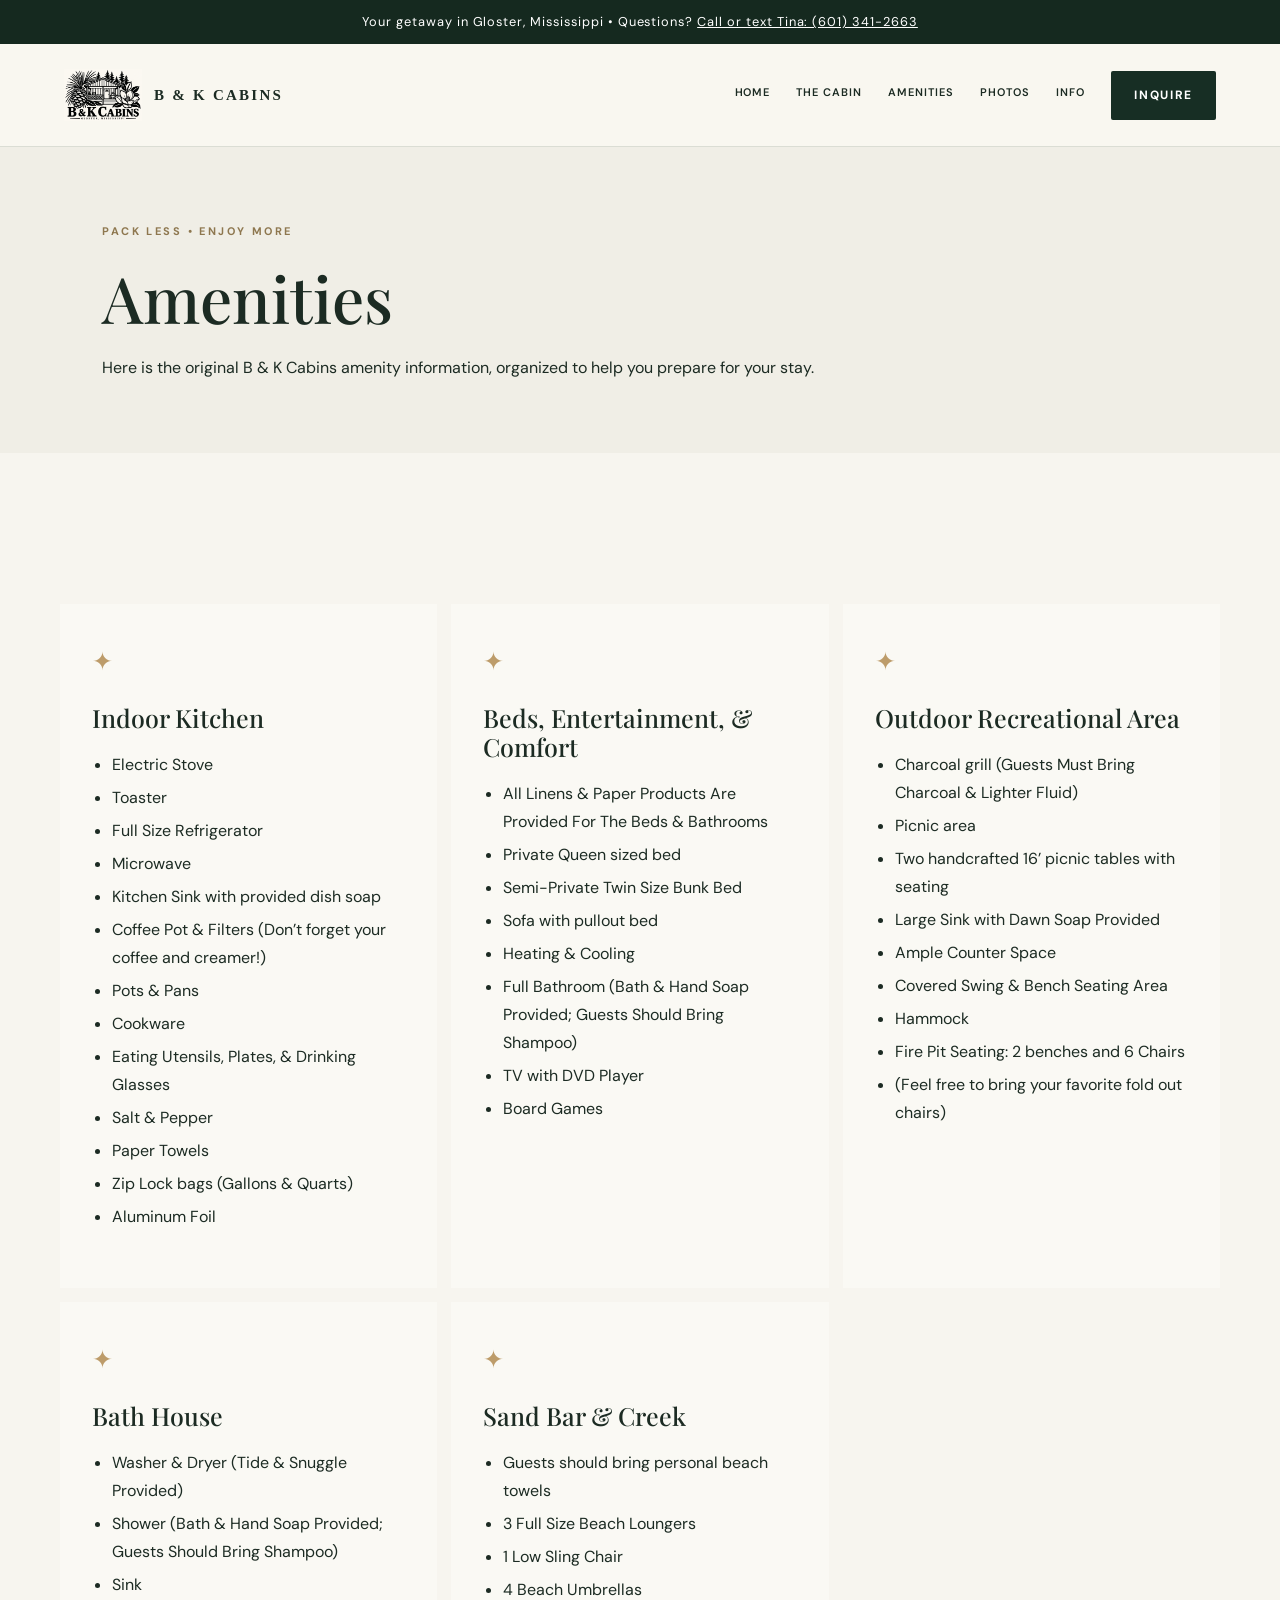
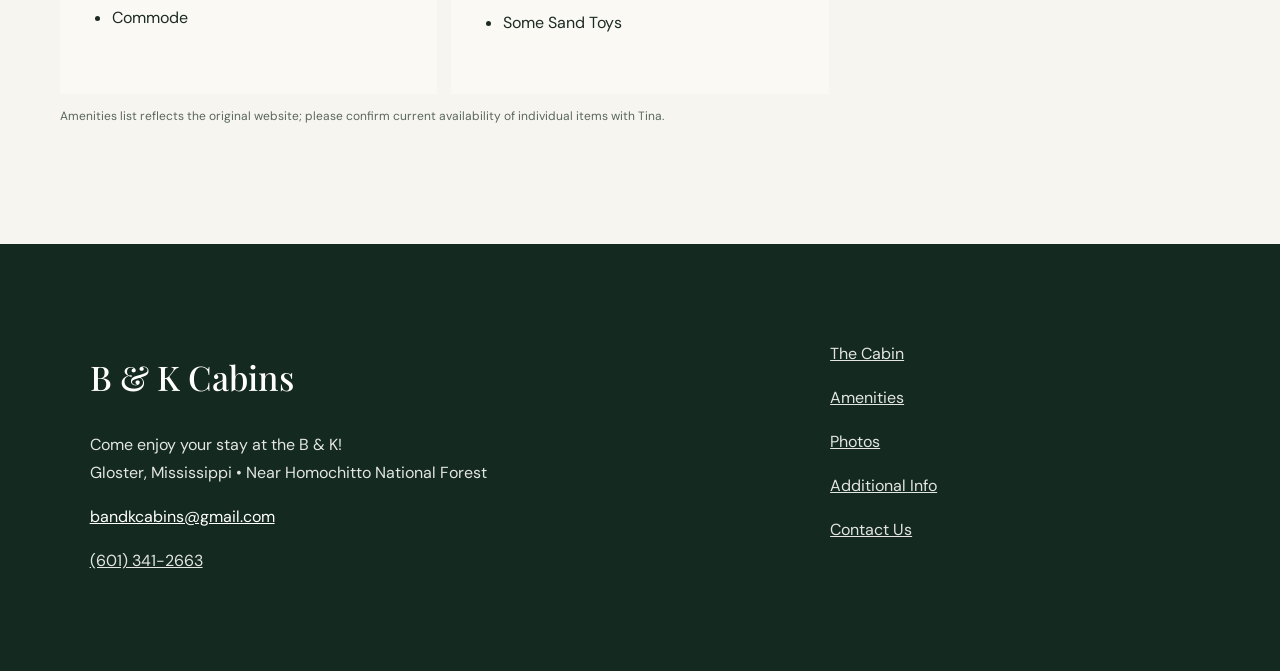
==== amenities/index.html @ 80681631 "Launch premium B&K Cabins website" ====
<!doctype html><html lang="en"><head><meta charset="utf-8"><meta name="viewport" content="width=device-width,initial-scale=1"><title>Cabin Amenities | Kitchen, Bathhouse, Creek &amp; More | B &amp; K Cabins</title><meta name="description" content="See the full B &amp; K cabin amenity checklist: equipped kitchen, linens, shaded porch, bathhouse, laundry, fire pit, creek and sandbar in Gloster, Mississippi."><link rel="canonical" href="https://bandkcabins.com/amenities/"><meta property="og:type" content="website"><meta property="og:title" content="Cabin Amenities | Kitchen, Bathhouse, Creek &amp; More | B &amp; K Cabins"><meta property="og:description" content="See the full B &amp; K cabin amenity checklist: equipped kitchen, linens, shaded porch, bathhouse, laundry, fire pit, creek and sandbar in Gloster, Mississippi."><meta property="og:url" content="https://bandkcabins.com/amenities/"><meta property="og:image" content="https://bandkcabins.com/assets/bk-logo.png"><link rel="stylesheet" href="/assets/site.css"><link rel="icon" href="/assets/bk-logo.png"><script type="application/ld+json">{"@context": "https://schema.org", "@type": "LodgingBusiness", "name": "B & K Cabins", "url": "https://bandkcabins.com/", "description": "Private cabin rental near Homochitto National Forest in Gloster, Mississippi.", "address": {"@type": "PostalAddress", "addressLocality": "Gloster", "addressRegion": "MS", "addressCountry": "US"}, "telephone": "+1-601-341-2663", "email": "bandkcabins@gmail.com"}</script></head><body><div class="top">Your getaway in Gloster, Mississippi • Questions? <a href="tel:+16013412663">Call or text Tina: (601) 341-2663</a></div><nav class="nav"><a class="logo" href="/"><img src="/assets/bk-logo.png" alt="B and K Cabins woodland emblem"><span>B & K CABINS</span></a><div class="links"><a href="/">Home</a><a href="/the-cabin/">The Cabin</a><a href="/amenities/">Amenities</a><a href="/photos/">Photos</a><a href="/faq/">Info</a><a class="btn" href="/contact/">Inquire</a></div></nav><main><header class="main-head"><div class="kicker">Pack less • Enjoy more</div><h1>Amenities</h1><p>Here is the original B & K Cabins amenity information, organized to help you prepare for your stay.</p></header><section class="wrap"><div class="cards"><div class="card"><h3>Indoor Kitchen</h3><ul><li>Electric Stove</li><li>Toaster</li><li>Full Size Refrigerator</li><li>Microwave</li><li>Kitchen Sink with provided dish soap</li><li>Coffee Pot &amp; Filters (Don’t forget your coffee and creamer!)</li><li>Pots &amp; Pans</li><li>Cookware</li><li>Eating Utensils, Plates, &amp; Drinking Glasses</li><li>Salt &amp; Pepper</li><li>Paper Towels</li><li>Zip Lock bags (Gallons &amp; Quarts)</li><li>Aluminum Foil</li></ul></div><div class="card"><h3>Beds, Entertainment, &amp; Comfort</h3><ul><li>All Linens &amp; Paper Products Are Provided For The Beds &amp; Bathrooms</li><li>Private Queen sized bed</li><li>Semi-Private Twin Size Bunk Bed</li><li>Sofa with pullout bed</li><li>Heating &amp; Cooling</li><li>Full Bathroom (Bath &amp; Hand Soap Provided; Guests Should Bring Shampoo)</li><li>TV with DVD Player</li><li>Board Games</li></ul></div><div class="card"><h3>Outdoor Recreational Area</h3><ul><li>Charcoal grill (Guests Must Bring Charcoal &amp; Lighter Fluid)</li><li>Picnic area</li><li>Two handcrafted 16’ picnic tables with seating</li><li>Large Sink with Dawn Soap Provided</li><li>Ample Counter Space</li><li>Covered Swing &amp; Bench Seating Area</li><li>Hammock</li><li>Fire Pit Seating: 2 benches and 6 Chairs</li><li>(Feel free to bring your favorite fold out chairs)</li></ul></div><div class="card"><h3>Bath House</h3><ul><li>Washer &amp; Dryer (Tide &amp; Snuggle Provided)</li><li>Shower (Bath &amp; Hand Soap Provided; Guests Should Bring Shampoo)</li><li>Sink</li><li>Commode</li></ul></div><div class="card"><h3>Sand Bar &amp; Creek</h3><ul><li>Guests should bring personal beach towels</li><li>3 Full Size Beach Loungers</li><li>1 Low Sling Chair</li><li>4 Beach Umbrellas</li><li>Some Sand Toys</li></ul></div></div><p class="note">Amenities list reflects the original website; please confirm current availability of individual items with Tina.</p></section></main><footer class="footer"><div><h3>B & K Cabins</h3><p>Come enjoy your stay at the B & K!<br>Gloster, Mississippi • Near Homochitto National Forest</p><a href="mailto:bandkcabins@gmail.com">bandkcabins@gmail.com</a><p><a href="tel:+16013412663">(601) 341-2663</a></p></div><div><p><a href="/the-cabin/">The Cabin</a></p><p><a href="/amenities/">Amenities</a></p><p><a href="/photos/">Photos</a></p><p><a href="/faq/">Additional Info</a></p><p><a href="/contact/">Contact Us</a></p></div></footer><script src="/assets/photos.js"></script><script defer src="/assets/site.js"></script></body></html>
---- assets/site.css ----
@import url('https://fonts.googleapis.com/css2?family=DM+Sans:wght@400;500;600;700&family=Playfair+Display:wght@400;500;600;700&display=swap');:root{--forest:#1e372b;--sage:#7c8b76;--cream:#f8f5ec;--sand:#eae1d1;--gold:#b08b52;--ink:#252c27}*{box-sizing:border-box}html{scroll-behavior:smooth}body{margin:0;background:var(--cream);color:var(--ink);font:16px/1.75 'DM Sans',sans-serif}h1,h2,h3{font-family:'Playfair Display',Georgia,serif;line-height:1.16;font-weight:500}h1{font-size:clamp(3rem,6.4vw,6.8rem);margin:.3em 0}h2{font-size:clamp(2rem,4vw,3.9rem)}h3{font-size:1.6rem}a{color:inherit}img{max-width:100%}.top{padding:9px 6%;background:var(--forest);color:#fff;text-align:center;font-size:.8rem;letter-spacing:.04em}.top a{color:inherit}.nav{display:flex;justify-content:space-between;align-items:center;gap:22px;padding:12px 5%;background:#fff;position:sticky;top:0;z-index:10;box-shadow:0 3px 16px #142b1712}.logo{display:flex;align-items:center;gap:12px;text-decoration:none;font-family:Georgia,serif;letter-spacing:.07em;font-weight:bold;font-size:18px}.logo img{width:72px;height:62px;object-fit:contain}.links{display:flex;align-items:center;gap:20px;font-size:13px;font-weight:600}.links a{text-decoration:none}.links a:hover{text-decoration:underline}.btn{display:inline-block;background:var(--forest);color:white;text-decoration:none;padding:14px 23px;border-radius:2px;font-weight:700;text-transform:uppercase;font-size:12px;letter-spacing:.14em}.btn.alt{background:#fff;color:var(--forest)}.hero{min-height:78vh;display:flex;align-items:center;background:linear-gradient(90deg,#102416db,#10241640),url('https://static.wixstatic.com/media/a97bd1_fc669ba26fee4099aa055186581d35e2~mv2.jpeg') center/cover;color:white;padding:8% 9%}.hero>div{max-width:840px}.eyebrow{text-transform:uppercase;letter-spacing:.21em;font-size:11px;font-weight:700;color:var(--gold)}.hero .eyebrow{color:#ead4a6}.hero p{max-width:590px;font-size:1.15rem}.wrap{max-width:1190px;margin:auto;padding:78px 25px}.split{display:grid;grid-template-columns:1fr 1fr;gap:60px;align-items:center}.split img{width:100%;min-height:380px;object-fit:cover}.highlight{background:var(--sand)}.muted{color:#647366}.kicker{font-size:11px;text-transform:uppercase;letter-spacing:.2em;font-weight:bold;color:#8a764e}.cards{display:grid;grid-template-columns:repeat(3,1fr);gap:20px}.card{background:white;padding:30px;min-height:210px;border-top:3px solid var(--gold)}.card h3{margin:0 0 12px}.grid{display:grid;grid-template-columns:repeat(3,1fr);gap:12px}.grid figure{margin:0;position:relative;background:#ddd;aspect-ratio:4/3;overflow:hidden}.grid img{width:100%;height:100%;object-fit:cover;transition:transform .3s}.grid img:hover{transform:scale(1.045)}.grid figcaption{background:#20392ccc;color:#fff;position:absolute;bottom:0;left:0;right:0;padding:8px 12px;font-size:11px;text-transform:capitalize}.dark{background:var(--forest);color:#fff}.dark .kicker{color:#e4bd7c}.footer{background:#14291f;color:#fff;padding:55px 7%;display:grid;grid-template-columns:2fr 1fr;gap:20px}.footer a{color:inherit}ul{padding-left:20px}li{padding-bottom:5px}.original{border-left:3px solid var(--gold);padding-left:21px}.note{font-size:12px;color:#59675c}.main-head{padding:75px 8% 55px;background:var(--sand)}.main-head h1{font-size:clamp(2.8rem,5vw,5rem)}.photos-note{margin:16px 0 30px}summary{cursor:pointer;font-weight:700;padding:15px 0;border-bottom:1px solid #c9c9b8}@media(max-width:850px){.links{gap:8px;flex-wrap:wrap;justify-content:flex-end}.links a{font-size:11px}.logo img{width:56px;height:50px}.split{grid-template-columns:1fr}.cards,.grid{grid-template-columns:repeat(2,1fr)}.hero{min-height:65vh}.footer{grid-template-columns:1fr}}@media(max-width:540px){.nav{align-items:flex-start;flex-direction:column}.links{width:100%;justify-content:space-between}.links a{font-size:10px}.links .btn{padding:9px}.hero{padding:13% 7%}.cards,.grid{grid-template-columns:1fr}.wrap{padding:50px 20px}.split{gap:22px}}
/* 2026 premium hospitality design system */
:root{--forest:#172e24;--gold:#bd9c6a;--cream:#f7f5ef;--sand:#f0eee6;--ink:#1c2b23}body{background:var(--cream)}.top{background:#15291f;letter-spacing:.075em;padding:11px 5%}.nav{background:rgba(249,247,240,.97);border-bottom:1px solid #283f3024;box-shadow:none;padding:15px max(5%,calc((100% - 1320px)/2));backdrop-filter:blur(14px)}.logo{font-size:15px;letter-spacing:.15em}.logo img{width:78px;height:72px}.links{gap:26px;font-size:11px;letter-spacing:.09em;text-transform:uppercase}.links a:not(.btn){padding-bottom:4px;border-bottom:1px solid transparent}.links a:not(.btn):hover{border-bottom-color:var(--gold);text-decoration:none}.btn{transition:background .25s,transform .25s;white-space:nowrap}.btn:hover{background:#305240;transform:translateY(-2px)}.hero{min-height:740px;min-height:min(90svh,880px);position:relative;padding:12% max(6%,calc((100% - 1320px)/2));background:linear-gradient(90deg,rgba(8,25,16,.88),rgba(13,30,17,.58) 50%,rgba(13,30,17,.14)),url('https://static.wixstatic.com/media/a97bd1_fc669ba26fee4099aa055186581d35e2~mv2.jpeg') center/cover}.hero:after{content:"";position:absolute;inset:auto 0 0;height:115px;background:linear-gradient(0deg,#13251b79,transparent);pointer-events:none}.hero-inner{max-width:850px;position:relative;z-index:1}.hero-line{font-size:12px;text-transform:uppercase;letter-spacing:.26em;color:#e4d9bc;border-left:2px solid var(--gold);padding-left:17px}.hero h1{max-width:900px;font-size:clamp(3.8rem,7vw,7.8rem);font-weight:400;letter-spacing:-.035em;line-height:1.06;margin:33px 0 27px}.hero p{font-family:'Playfair Display',Georgia,serif;font-size:clamp(1.2rem,2.15vw,1.8rem);font-weight:400;line-height:1.5}.hero .eyebrow{display:none}.hero-actions{display:flex;align-items:center;gap:28px;flex-wrap:wrap;margin:34px 0}.hero-actions .btn{padding:18px 28px}.text-cta{color:white;font-size:12px;letter-spacing:.075em;font-weight:700;text-transform:uppercase;text-decoration:none;border-bottom:1px solid #ded5bb;padding-bottom:8px}.text-cta:hover{color:#e9ce9d}.hero .hero-foot{font:500 11px/1.6 'DM Sans',sans-serif;letter-spacing:.08em;margin-top:65px;color:#e5e3db}.hero-foot span{margin:0 11px;color:var(--gold)}.trust-band{background:#e9e7df;border-bottom:1px solid #e0d8c8}.trust-inner{max-width:1320px;margin:auto;display:grid;grid-template-columns:repeat(4,1fr);padding:22px 18px}.trust-inner>div{padding:16px 25px;border-right:1px solid #cec9b9}.trust-inner>div:last-child{border-right:0}.trust-inner small{display:block;font-size:10px;letter-spacing:.16em;color:#786c58;margin-bottom:3px}.trust-inner strong{font-family:'Playfair Display',Georgia,serif;font-weight:500;font-size:19px;color:var(--forest)}.wrap{max-width:1210px;padding-top:105px;padding-bottom:105px}.split{gap:95px}.split h2{font-size:clamp(3rem,5vw,5.5rem);letter-spacing:-.03em}.split>img{height:630px;object-position:center}.original{border-color:var(--gold)}.original p{max-width:70ch}.kicker{letter-spacing:.22em;color:#8e774f}.highlight{background:#e9e5da}.highlight h2{max-width:900px;letter-spacing:-.03em}.cards{gap:14px;margin-top:46px}.card{border-top:0;padding:36px 32px;min-height:260px;background:#faf9f4}.card:before{content:'✦';font-size:25px;color:var(--gold)}.card h3{font-size:25px;margin:19px 0}.section-intro{display:flex;justify-content:space-between;align-items:end;gap:60px;margin-bottom:40px}.section-intro>div{flex:1}.section-intro>p{flex:0 1 340px;color:#5f665f}.section-intro h2{margin:16px 0 0;letter-spacing:-.03em}.why .original{columns:2;column-gap:45px}.why .original p{break-inside:avoid}.experience{display:grid;grid-template-columns:1fr 1fr;min-height:640px;background:#162d22}.experience-photo{background:url('https://static.wixstatic.com/media/a97bd1_2c4ac9acb76048c09a441248e656f37a~mv2.jpeg') center/cover}.experience-content{padding:clamp(55px,8vw,125px);align-self:center;color:#f6f4ed}.experience-content h2{font-size:clamp(2.8rem,4.2vw,5.3rem);letter-spacing:-.035em}.experience-content p{color:#e1e7dd;max-width:520px}.underlined{display:inline-block;border-bottom:1px solid var(--gold);margin-top:20px;padding-bottom:9px;text-decoration:none;text-transform:uppercase;letter-spacing:.09em;font-size:12px}.grid{grid-template-columns:repeat(3,1fr);gap:17px}.grid figure{aspect-ratio:1.18}.grid figure:first-child{grid-column:span 2;aspect-ratio:2.4}.grid img{filter:saturate(.92)}.grid figcaption{background:linear-gradient(0deg,#162c22b8,transparent);padding:33px 15px 10px}.journey-grid{display:grid;grid-template-columns:repeat(3,1fr);border-top:1px solid #cfc8b8;border-bottom:1px solid #cfc8b8}.journey-grid>a{text-decoration:none;padding:37px;border-right:1px solid #cfc8b8}.journey-grid>a:last-child{border:0}.journey-grid>a:hover{background:#ece9de}.journey-grid span{font-family:Georgia,serif;font-size:35px;color:#b69d74}.journey-grid h3{margin:22px 0 8px}.journey-grid p{min-height:84px;color:#5e665e}.journey-grid b{font-size:12px;text-transform:uppercase;letter-spacing:.1em}.final-cta{text-align:center;max-width:920px}.final-cta h2{font-size:clamp(3rem,6vw,6rem);letter-spacing:-.03em}.final-cta .center{justify-content:center}.booking-disclaimer{font-size:12px;opacity:.74;margin-top:35px}.footer{padding-top:80px;padding-bottom:80px}.footer h3{font-size:34px}.footer p{opacity:.88}@media(max-width:900px){.trust-inner{grid-template-columns:repeat(2,1fr)}.trust-inner>div:nth-child(2){border-right:0}.experience{grid-template-columns:1fr}.experience-photo{min-height:480px}.section-intro{display:block}.why .original{columns:1}.hero{min-height:680px}.split{gap:35px}.split>img{height:440px}.journey-grid{grid-template-columns:1fr}.journey-grid>a{border-right:0;border-bottom:1px solid #cfc8b8}.journey-grid>a:last-child{border-bottom:0}.journey-grid p{min-height:0}}@media(max-width:540px){.nav{position:relative}.hero{min-height:630px;padding:85px 7%}.hero h1{font-size:3.75rem}.hero .hero-foot{margin-top:35px}.trust-inner>div{padding:13px}.trust-inner strong{font-size:16px}.wrap{padding-top:68px;padding-bottom:68px}.experience-photo{min-height:300px}.experience-content{padding:55px 26px}.grid{grid-template-columns:repeat(2,1fr)}.grid figure:first-child{grid-column:span 2}.hero-actions{gap:21px}.split>img{height:320px}}@media(prefers-reduced-motion:reduce){*,*::before,*::after{scroll-behavior:auto!important;transition:none!important}}
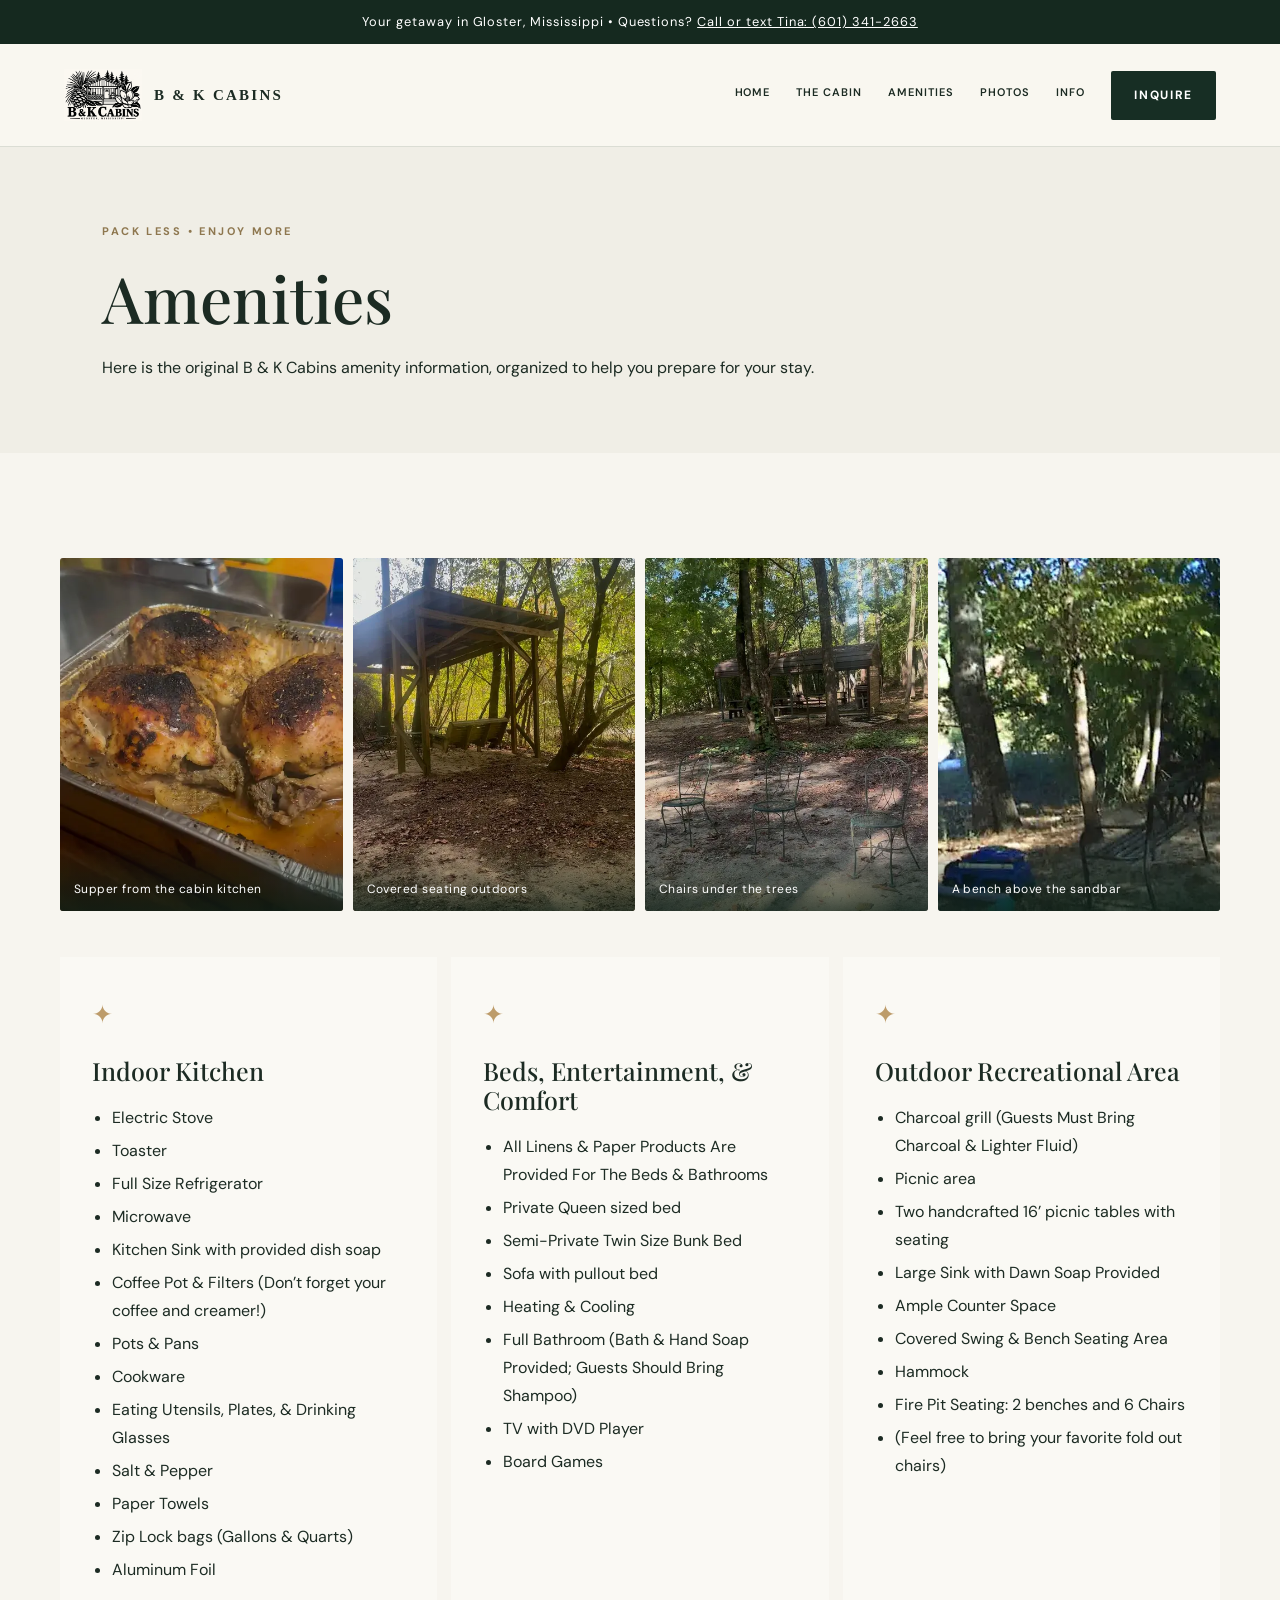
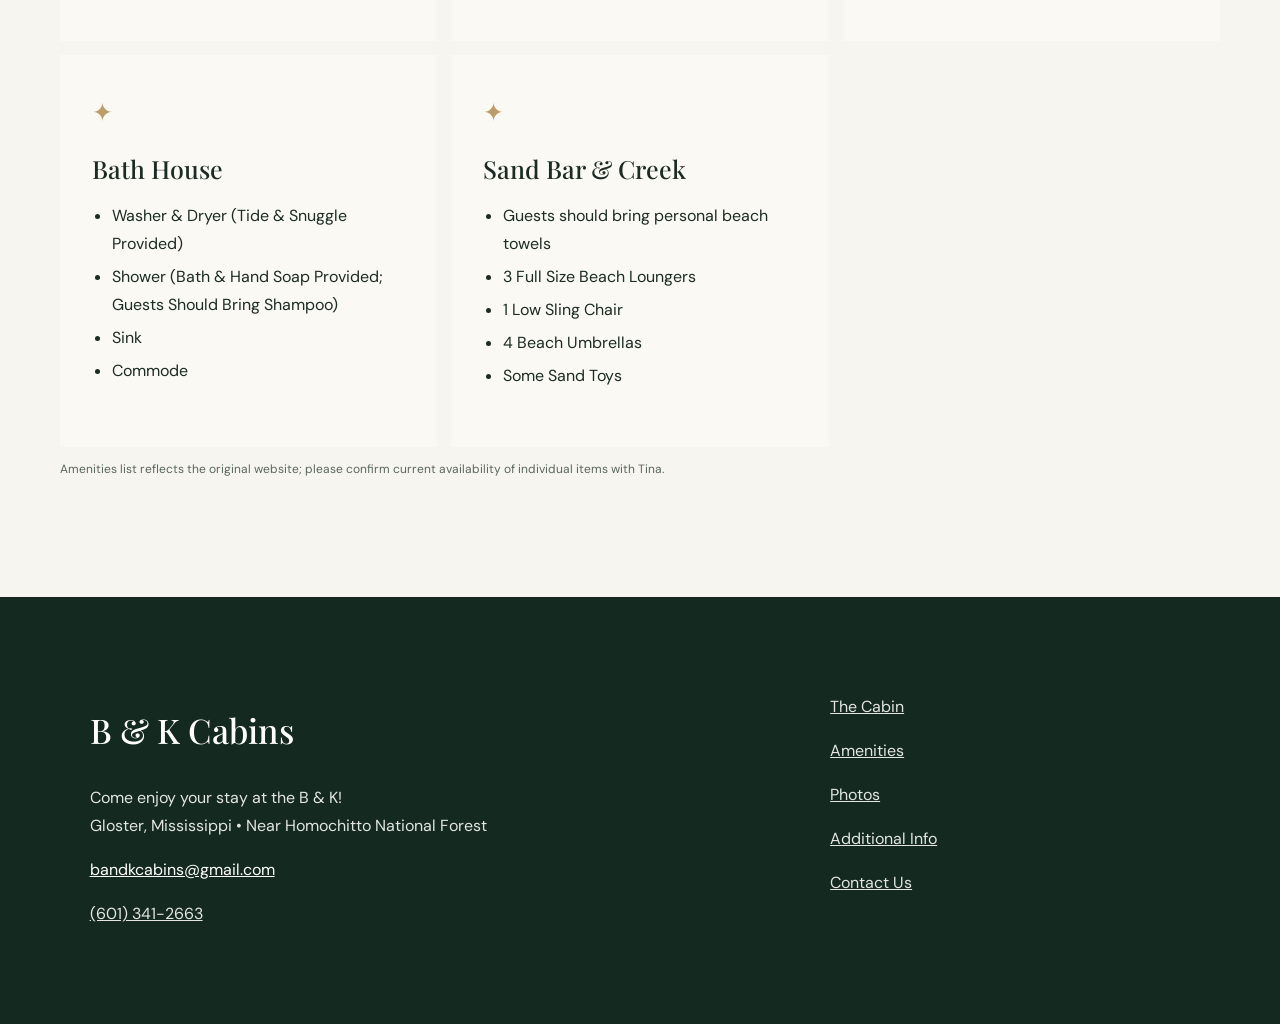
==== commit 4b10c848: "Add October 2026 property photos and woods clip across the site - New hero photo of the cabin (repla" ====
--- a/amenities/index.html
+++ b/amenities/index.html
@@ -1 +1 @@
-<!doctype html><html lang="en"><head><meta charset="utf-8"><meta name="viewport" content="width=device-width,initial-scale=1"><title>Cabin Amenities | Kitchen, Bathhouse, Creek &amp; More | B &amp; K Cabins</title><meta name="description" content="See the full B &amp; K cabin amenity checklist: equipped kitchen, linens, shaded porch, bathhouse, laundry, fire pit, creek and sandbar in Gloster, Mississippi."><link rel="canonical" href="https://bandkcabins.com/amenities/"><meta property="og:type" content="website"><meta property="og:title" content="Cabin Amenities | Kitchen, Bathhouse, Creek &amp; More | B &amp; K Cabins"><meta property="og:description" content="See the full B &amp; K cabin amenity checklist: equipped kitchen, linens, shaded porch, bathhouse, laundry, fire pit, creek and sandbar in Gloster, Mississippi."><meta property="og:url" content="https://bandkcabins.com/amenities/"><meta property="og:image" content="https://bandkcabins.com/assets/bk-logo.png"><link rel="stylesheet" href="/assets/site.css"><link rel="icon" href="/assets/bk-logo.png"><script type="application/ld+json">{"@context": "https://schema.org", "@type": "LodgingBusiness", "name": "B & K Cabins", "url": "https://bandkcabins.com/", "description": "Private cabin rental near Homochitto National Forest in Gloster, Mississippi.", "address": {"@type": "PostalAddress", "addressLocality": "Gloster", "addressRegion": "MS", "addressCountry": "US"}, "telephone": "+1-601-341-2663", "email": "bandkcabins@gmail.com"}</script></head><body><div class="top">Your getaway in Gloster, Mississippi • Questions? <a href="tel:+16013412663">Call or text Tina: (601) 341-2663</a></div><nav class="nav"><a class="logo" href="/"><img src="/assets/bk-logo.png" alt="B and K Cabins woodland emblem"><span>B & K CABINS</span></a><div class="links"><a href="/">Home</a><a href="/the-cabin/">The Cabin</a><a href="/amenities/">Amenities</a><a href="/photos/">Photos</a><a href="/faq/">Info</a><a class="btn" href="/contact/">Inquire</a></div></nav><main><header class="main-head"><div class="kicker">Pack less • Enjoy more</div><h1>Amenities</h1><p>Here is the original B & K Cabins amenity information, organized to help you prepare for your stay.</p></header><section class="wrap"><div class="cards"><div class="card"><h3>Indoor Kitchen</h3><ul><li>Electric Stove</li><li>Toaster</li><li>Full Size Refrigerator</li><li>Microwave</li><li>Kitchen Sink with provided dish soap</li><li>Coffee Pot &amp; Filters (Don’t forget your coffee and creamer!)</li><li>Pots &amp; Pans</li><li>Cookware</li><li>Eating Utensils, Plates, &amp; Drinking Glasses</li><li>Salt &amp; Pepper</li><li>Paper Towels</li><li>Zip Lock bags (Gallons &amp; Quarts)</li><li>Aluminum Foil</li></ul></div><div class="card"><h3>Beds, Entertainment, &amp; Comfort</h3><ul><li>All Linens &amp; Paper Products Are Provided For The Beds &amp; Bathrooms</li><li>Private Queen sized bed</li><li>Semi-Private Twin Size Bunk Bed</li><li>Sofa with pullout bed</li><li>Heating &amp; Cooling</li><li>Full Bathroom (Bath &amp; Hand Soap Provided; Guests Should Bring Shampoo)</li><li>TV with DVD Player</li><li>Board Games</li></ul></div><div class="card"><h3>Outdoor Recreational Area</h3><ul><li>Charcoal grill (Guests Must Bring Charcoal &amp; Lighter Fluid)</li><li>Picnic area</li><li>Two handcrafted 16’ picnic tables with seating</li><li>Large Sink with Dawn Soap Provided</li><li>Ample Counter Space</li><li>Covered Swing &amp; Bench Seating Area</li><li>Hammock</li><li>Fire Pit Seating: 2 benches and 6 Chairs</li><li>(Feel free to bring your favorite fold out chairs)</li></ul></div><div class="card"><h3>Bath House</h3><ul><li>Washer &amp; Dryer (Tide &amp; Snuggle Provided)</li><li>Shower (Bath &amp; Hand Soap Provided; Guests Should Bring Shampoo)</li><li>Sink</li><li>Commode</li></ul></div><div class="card"><h3>Sand Bar &amp; Creek</h3><ul><li>Guests should bring personal beach towels</li><li>3 Full Size Beach Loungers</li><li>1 Low Sling Chair</li><li>4 Beach Umbrellas</li><li>Some Sand Toys</li></ul></div></div><p class="note">Amenities list reflects the original website; please confirm current availability of individual items with Tina.</p></section></main><footer class="footer"><div><h3>B & K Cabins</h3><p>Come enjoy your stay at the B & K!<br>Gloster, Mississippi • Near Homochitto National Forest</p><a href="mailto:bandkcabins@gmail.com">bandkcabins@gmail.com</a><p><a href="tel:+16013412663">(601) 341-2663</a></p></div><div><p><a href="/the-cabin/">The Cabin</a></p><p><a href="/amenities/">Amenities</a></p><p><a href="/photos/">Photos</a></p><p><a href="/faq/">Additional Info</a></p><p><a href="/contact/">Contact Us</a></p></div></footer><script src="/assets/photos.js"></script><script defer src="/assets/site.js"></script></body></html>+<!doctype html><html lang="en"><head><meta charset="utf-8"><meta name="viewport" content="width=device-width,initial-scale=1"><title>Cabin Amenities | Kitchen, Bathhouse, Creek &amp; More | B &amp; K Cabins</title><meta name="description" content="See the full B &amp; K cabin amenity checklist: equipped kitchen, linens, shaded porch, bathhouse, laundry, fire pit, creek and sandbar in Gloster, Mississippi."><link rel="canonical" href="https://bandkcabins.com/amenities/"><meta property="og:type" content="website"><meta property="og:title" content="Cabin Amenities | Kitchen, Bathhouse, Creek &amp; More | B &amp; K Cabins"><meta property="og:description" content="See the full B &amp; K cabin amenity checklist: equipped kitchen, linens, shaded porch, bathhouse, laundry, fire pit, creek and sandbar in Gloster, Mississippi."><meta property="og:url" content="https://bandkcabins.com/amenities/"><meta property="og:image" content="https://bandkcabins.com/assets/oct2026/cabin-porch-flowers.jpg"><link rel="stylesheet" href="/assets/site.css"><link rel="icon" href="/assets/bk-logo.png"><script type="application/ld+json">{"@context": "https://schema.org", "@type": "LodgingBusiness", "name": "B & K Cabins", "url": "https://bandkcabins.com/", "description": "Private cabin rental near Homochitto National Forest in Gloster, Mississippi.", "address": {"@type": "PostalAddress", "addressLocality": "Gloster", "addressRegion": "MS", "addressCountry": "US"}, "telephone": "+1-601-341-2663", "email": "bandkcabins@gmail.com"}</script></head><body><div class="top">Your getaway in Gloster, Mississippi • Questions? <a href="tel:+16013412663">Call or text Tina: (601) 341-2663</a></div><nav class="nav"><a class="logo" href="/"><img src="/assets/bk-logo.png" alt="B and K Cabins woodland emblem"><span>B & K CABINS</span></a><div class="links"><a href="/">Home</a><a href="/the-cabin/">The Cabin</a><a href="/amenities/">Amenities</a><a href="/photos/">Photos</a><a href="/faq/">Info</a><a class="btn" href="/contact/">Inquire</a></div></nav><main><header class="main-head"><div class="kicker">Pack less • Enjoy more</div><h1>Amenities</h1><p>Here is the original B & K Cabins amenity information, organized to help you prepare for your stay.</p></header><section class="wrap"><div class="amenity-band strip reveal" data-new-photos="cabin-kitchen-supper,pavilion-shade,patio-chairs,bench-by-the-creek" data-captions></div><div class="cards"><div class="card"><h3>Indoor Kitchen</h3><ul><li>Electric Stove</li><li>Toaster</li><li>Full Size Refrigerator</li><li>Microwave</li><li>Kitchen Sink with provided dish soap</li><li>Coffee Pot &amp; Filters (Don’t forget your coffee and creamer!)</li><li>Pots &amp; Pans</li><li>Cookware</li><li>Eating Utensils, Plates, &amp; Drinking Glasses</li><li>Salt &amp; Pepper</li><li>Paper Towels</li><li>Zip Lock bags (Gallons &amp; Quarts)</li><li>Aluminum Foil</li></ul></div><div class="card"><h3>Beds, Entertainment, &amp; Comfort</h3><ul><li>All Linens &amp; Paper Products Are Provided For The Beds &amp; Bathrooms</li><li>Private Queen sized bed</li><li>Semi-Private Twin Size Bunk Bed</li><li>Sofa with pullout bed</li><li>Heating &amp; Cooling</li><li>Full Bathroom (Bath &amp; Hand Soap Provided; Guests Should Bring Shampoo)</li><li>TV with DVD Player</li><li>Board Games</li></ul></div><div class="card"><h3>Outdoor Recreational Area</h3><ul><li>Charcoal grill (Guests Must Bring Charcoal &amp; Lighter Fluid)</li><li>Picnic area</li><li>Two handcrafted 16’ picnic tables with seating</li><li>Large Sink with Dawn Soap Provided</li><li>Ample Counter Space</li><li>Covered Swing &amp; Bench Seating Area</li><li>Hammock</li><li>Fire Pit Seating: 2 benches and 6 Chairs</li><li>(Feel free to bring your favorite fold out chairs)</li></ul></div><div class="card"><h3>Bath House</h3><ul><li>Washer &amp; Dryer (Tide &amp; Snuggle Provided)</li><li>Shower (Bath &amp; Hand Soap Provided; Guests Should Bring Shampoo)</li><li>Sink</li><li>Commode</li></ul></div><div class="card"><h3>Sand Bar &amp; Creek</h3><ul><li>Guests should bring personal beach towels</li><li>3 Full Size Beach Loungers</li><li>1 Low Sling Chair</li><li>4 Beach Umbrellas</li><li>Some Sand Toys</li></ul></div></div><p class="note">Amenities list reflects the original website; please confirm current availability of individual items with Tina.</p></section></main><footer class="footer"><div><h3>B & K Cabins</h3><p>Come enjoy your stay at the B & K!<br>Gloster, Mississippi • Near Homochitto National Forest</p><a href="mailto:bandkcabins@gmail.com">bandkcabins@gmail.com</a><p><a href="tel:+16013412663">(601) 341-2663</a></p></div><div><p><a href="/the-cabin/">The Cabin</a></p><p><a href="/amenities/">Amenities</a></p><p><a href="/photos/">Photos</a></p><p><a href="/faq/">Additional Info</a></p><p><a href="/contact/">Contact Us</a></p></div></footer><script src="/assets/photos.js"></script><script src="/assets/oct2026.js"></script><script defer src="/assets/site.js"></script></body></html>
--- a/assets/site.css
+++ b/assets/site.css
@@ -1,3 +1,44 @@
 @import url('https://fonts.googleapis.com/css2?family=DM+Sans:wght@400;500;600;700&family=Playfair+Display:wght@400;500;600;700&display=swap');:root{--forest:#1e372b;--sage:#7c8b76;--cream:#f8f5ec;--sand:#eae1d1;--gold:#b08b52;--ink:#252c27}*{box-sizing:border-box}html{scroll-behavior:smooth}body{margin:0;background:var(--cream);color:var(--ink);font:16px/1.75 'DM Sans',sans-serif}h1,h2,h3{font-family:'Playfair Display',Georgia,serif;line-height:1.16;font-weight:500}h1{font-size:clamp(3rem,6.4vw,6.8rem);margin:.3em 0}h2{font-size:clamp(2rem,4vw,3.9rem)}h3{font-size:1.6rem}a{color:inherit}img{max-width:100%}.top{padding:9px 6%;background:var(--forest);color:#fff;text-align:center;font-size:.8rem;letter-spacing:.04em}.top a{color:inherit}.nav{display:flex;justify-content:space-between;align-items:center;gap:22px;padding:12px 5%;background:#fff;position:sticky;top:0;z-index:10;box-shadow:0 3px 16px #142b1712}.logo{display:flex;align-items:center;gap:12px;text-decoration:none;font-family:Georgia,serif;letter-spacing:.07em;font-weight:bold;font-size:18px}.logo img{width:72px;height:62px;object-fit:contain}.links{display:flex;align-items:center;gap:20px;font-size:13px;font-weight:600}.links a{text-decoration:none}.links a:hover{text-decoration:underline}.btn{display:inline-block;background:var(--forest);color:white;text-decoration:none;padding:14px 23px;border-radius:2px;font-weight:700;text-transform:uppercase;font-size:12px;letter-spacing:.14em}.btn.alt{background:#fff;color:var(--forest)}.hero{min-height:78vh;display:flex;align-items:center;background:linear-gradient(90deg,#102416db,#10241640),url('https://static.wixstatic.com/media/a97bd1_fc669ba26fee4099aa055186581d35e2~mv2.jpeg') center/cover;color:white;padding:8% 9%}.hero>div{max-width:840px}.eyebrow{text-transform:uppercase;letter-spacing:.21em;font-size:11px;font-weight:700;color:var(--gold)}.hero .eyebrow{color:#ead4a6}.hero p{max-width:590px;font-size:1.15rem}.wrap{max-width:1190px;margin:auto;padding:78px 25px}.split{display:grid;grid-template-columns:1fr 1fr;gap:60px;align-items:center}.split img{width:100%;min-height:380px;object-fit:cover}.highlight{background:var(--sand)}.muted{color:#647366}.kicker{font-size:11px;text-transform:uppercase;letter-spacing:.2em;font-weight:bold;color:#8a764e}.cards{display:grid;grid-template-columns:repeat(3,1fr);gap:20px}.card{background:white;padding:30px;min-height:210px;border-top:3px solid var(--gold)}.card h3{margin:0 0 12px}.grid{display:grid;grid-template-columns:repeat(3,1fr);gap:12px}.grid figure{margin:0;position:relative;background:#ddd;aspect-ratio:4/3;overflow:hidden}.grid img{width:100%;height:100%;object-fit:cover;transition:transform .3s}.grid img:hover{transform:scale(1.045)}.grid figcaption{background:#20392ccc;color:#fff;position:absolute;bottom:0;left:0;right:0;padding:8px 12px;font-size:11px;text-transform:capitalize}.dark{background:var(--forest);color:#fff}.dark .kicker{color:#e4bd7c}.footer{background:#14291f;color:#fff;padding:55px 7%;display:grid;grid-template-columns:2fr 1fr;gap:20px}.footer a{color:inherit}ul{padding-left:20px}li{padding-bottom:5px}.original{border-left:3px solid var(--gold);padding-left:21px}.note{font-size:12px;color:#59675c}.main-head{padding:75px 8% 55px;background:var(--sand)}.main-head h1{font-size:clamp(2.8rem,5vw,5rem)}.photos-note{margin:16px 0 30px}summary{cursor:pointer;font-weight:700;padding:15px 0;border-bottom:1px solid #c9c9b8}@media(max-width:850px){.links{gap:8px;flex-wrap:wrap;justify-content:flex-end}.links a{font-size:11px}.logo img{width:56px;height:50px}.split{grid-template-columns:1fr}.cards,.grid{grid-template-columns:repeat(2,1fr)}.hero{min-height:65vh}.footer{grid-template-columns:1fr}}@media(max-width:540px){.nav{align-items:flex-start;flex-direction:column}.links{width:100%;justify-content:space-between}.links a{font-size:10px}.links .btn{padding:9px}.hero{padding:13% 7%}.cards,.grid{grid-template-columns:1fr}.wrap{padding:50px 20px}.split{gap:22px}}
 /* 2026 premium hospitality design system */
 :root{--forest:#172e24;--gold:#bd9c6a;--cream:#f7f5ef;--sand:#f0eee6;--ink:#1c2b23}body{background:var(--cream)}.top{background:#15291f;letter-spacing:.075em;padding:11px 5%}.nav{background:rgba(249,247,240,.97);border-bottom:1px solid #283f3024;box-shadow:none;padding:15px max(5%,calc((100% - 1320px)/2));backdrop-filter:blur(14px)}.logo{font-size:15px;letter-spacing:.15em}.logo img{width:78px;height:72px}.links{gap:26px;font-size:11px;letter-spacing:.09em;text-transform:uppercase}.links a:not(.btn){padding-bottom:4px;border-bottom:1px solid transparent}.links a:not(.btn):hover{border-bottom-color:var(--gold);text-decoration:none}.btn{transition:background .25s,transform .25s;white-space:nowrap}.btn:hover{background:#305240;transform:translateY(-2px)}.hero{min-height:740px;min-height:min(90svh,880px);position:relative;padding:12% max(6%,calc((100% - 1320px)/2));background:linear-gradient(90deg,rgba(8,25,16,.88),rgba(13,30,17,.58) 50%,rgba(13,30,17,.14)),url('https://static.wixstatic.com/media/a97bd1_fc669ba26fee4099aa055186581d35e2~mv2.jpeg') center/cover}.hero:after{content:"";position:absolute;inset:auto 0 0;height:115px;background:linear-gradient(0deg,#13251b79,transparent);pointer-events:none}.hero-inner{max-width:850px;position:relative;z-index:1}.hero-line{font-size:12px;text-transform:uppercase;letter-spacing:.26em;color:#e4d9bc;border-left:2px solid var(--gold);padding-left:17px}.hero h1{max-width:900px;font-size:clamp(3.8rem,7vw,7.8rem);font-weight:400;letter-spacing:-.035em;line-height:1.06;margin:33px 0 27px}.hero p{font-family:'Playfair Display',Georgia,serif;font-size:clamp(1.2rem,2.15vw,1.8rem);font-weight:400;line-height:1.5}.hero .eyebrow{display:none}.hero-actions{display:flex;align-items:center;gap:28px;flex-wrap:wrap;margin:34px 0}.hero-actions .btn{padding:18px 28px}.text-cta{color:white;font-size:12px;letter-spacing:.075em;font-weight:700;text-transform:uppercase;text-decoration:none;border-bottom:1px solid #ded5bb;padding-bottom:8px}.text-cta:hover{color:#e9ce9d}.hero .hero-foot{font:500 11px/1.6 'DM Sans',sans-serif;letter-spacing:.08em;margin-top:65px;color:#e5e3db}.hero-foot span{margin:0 11px;color:var(--gold)}.trust-band{background:#e9e7df;border-bottom:1px solid #e0d8c8}.trust-inner{max-width:1320px;margin:auto;display:grid;grid-template-columns:repeat(4,1fr);padding:22px 18px}.trust-inner>div{padding:16px 25px;border-right:1px solid #cec9b9}.trust-inner>div:last-child{border-right:0}.trust-inner small{display:block;font-size:10px;letter-spacing:.16em;color:#786c58;margin-bottom:3px}.trust-inner strong{font-family:'Playfair Display',Georgia,serif;font-weight:500;font-size:19px;color:var(--forest)}.wrap{max-width:1210px;padding-top:105px;padding-bottom:105px}.split{gap:95px}.split h2{font-size:clamp(3rem,5vw,5.5rem);letter-spacing:-.03em}.split>img{height:630px;object-position:center}.original{border-color:var(--gold)}.original p{max-width:70ch}.kicker{letter-spacing:.22em;color:#8e774f}.highlight{background:#e9e5da}.highlight h2{max-width:900px;letter-spacing:-.03em}.cards{gap:14px;margin-top:46px}.card{border-top:0;padding:36px 32px;min-height:260px;background:#faf9f4}.card:before{content:'✦';font-size:25px;color:var(--gold)}.card h3{font-size:25px;margin:19px 0}.section-intro{display:flex;justify-content:space-between;align-items:end;gap:60px;margin-bottom:40px}.section-intro>div{flex:1}.section-intro>p{flex:0 1 340px;color:#5f665f}.section-intro h2{margin:16px 0 0;letter-spacing:-.03em}.why .original{columns:2;column-gap:45px}.why .original p{break-inside:avoid}.experience{display:grid;grid-template-columns:1fr 1fr;min-height:640px;background:#162d22}.experience-photo{background:url('https://static.wixstatic.com/media/a97bd1_2c4ac9acb76048c09a441248e656f37a~mv2.jpeg') center/cover}.experience-content{padding:clamp(55px,8vw,125px);align-self:center;color:#f6f4ed}.experience-content h2{font-size:clamp(2.8rem,4.2vw,5.3rem);letter-spacing:-.035em}.experience-content p{color:#e1e7dd;max-width:520px}.underlined{display:inline-block;border-bottom:1px solid var(--gold);margin-top:20px;padding-bottom:9px;text-decoration:none;text-transform:uppercase;letter-spacing:.09em;font-size:12px}.grid{grid-template-columns:repeat(3,1fr);gap:17px}.grid figure{aspect-ratio:1.18}.grid figure:first-child{grid-column:span 2;aspect-ratio:2.4}.grid img{filter:saturate(.92)}.grid figcaption{background:linear-gradient(0deg,#162c22b8,transparent);padding:33px 15px 10px}.journey-grid{display:grid;grid-template-columns:repeat(3,1fr);border-top:1px solid #cfc8b8;border-bottom:1px solid #cfc8b8}.journey-grid>a{text-decoration:none;padding:37px;border-right:1px solid #cfc8b8}.journey-grid>a:last-child{border:0}.journey-grid>a:hover{background:#ece9de}.journey-grid span{font-family:Georgia,serif;font-size:35px;color:#b69d74}.journey-grid h3{margin:22px 0 8px}.journey-grid p{min-height:84px;color:#5e665e}.journey-grid b{font-size:12px;text-transform:uppercase;letter-spacing:.1em}.final-cta{text-align:center;max-width:920px}.final-cta h2{font-size:clamp(3rem,6vw,6rem);letter-spacing:-.03em}.final-cta .center{justify-content:center}.booking-disclaimer{font-size:12px;opacity:.74;margin-top:35px}.footer{padding-top:80px;padding-bottom:80px}.footer h3{font-size:34px}.footer p{opacity:.88}@media(max-width:900px){.trust-inner{grid-template-columns:repeat(2,1fr)}.trust-inner>div:nth-child(2){border-right:0}.experience{grid-template-columns:1fr}.experience-photo{min-height:480px}.section-intro{display:block}.why .original{columns:1}.hero{min-height:680px}.split{gap:35px}.split>img{height:440px}.journey-grid{grid-template-columns:1fr}.journey-grid>a{border-right:0;border-bottom:1px solid #cfc8b8}.journey-grid>a:last-child{border-bottom:0}.journey-grid p{min-height:0}}@media(max-width:540px){.nav{position:relative}.hero{min-height:630px;padding:85px 7%}.hero h1{font-size:3.75rem}.hero .hero-foot{margin-top:35px}.trust-inner>div{padding:13px}.trust-inner strong{font-size:16px}.wrap{padding-top:68px;padding-bottom:68px}.experience-photo{min-height:300px}.experience-content{padding:55px 26px}.grid{grid-template-columns:repeat(2,1fr)}.grid figure:first-child{grid-column:span 2}.hero-actions{gap:21px}.split>img{height:320px}}@media(prefers-reduced-motion:reduce){*,*::before,*::after{scroll-behavior:auto!important;transition:none!important}}
+
+/* ===== October 2026 refresh: new property photography ===== */
+.hero{background:linear-gradient(90deg,rgba(8,25,16,.86),rgba(13,30,17,.55) 48%,rgba(13,30,17,.08)),url('/assets/oct2026/cabin-porch-flowers.jpg') 58% 50%/cover;overflow:hidden}
+@media(max-width:900px){.hero{background-position:center,62% 50%}}
+.reveal{opacity:0;transform:translateY(22px);transition:opacity .9s ease,transform .9s ease}.reveal.in{opacity:1;transform:none}
+.card-photo{margin:-36px -32px 26px;aspect-ratio:16/10;overflow:hidden;background:#d9d4c6}.card-photo img{width:100%;height:100%;object-fit:cover;display:block;transition:transform .6s}.card:hover .card-photo img{transform:scale(1.04)}
+.card.has-photo:before{display:none}
+.fresh{background:#f2efe6}.fresh .section-intro p a{color:var(--forest)}
+.bento{display:grid;grid-template-columns:repeat(4,1fr);grid-auto-rows:clamp(150px,17vw,250px);gap:12px}
+.bento figure,.mosaic figure,.strip figure{margin:0;position:relative;overflow:hidden;background:#d9d4c6;border-radius:3px}
+.bento button,.mosaic button,.strip button{all:unset;cursor:zoom-in;display:block;width:100%;height:100%}
+.bento button:focus-visible,.mosaic button:focus-visible,.strip button:focus-visible{outline:3px solid var(--gold);outline-offset:2px}
+.bento img,.mosaic img,.strip img{width:100%;height:100%;object-fit:cover;display:block;transition:transform .7s ease,filter .4s}
+.bento figure:hover img,.mosaic figure:hover img,.strip figure:hover img{transform:scale(1.045)}
+.bento figure:nth-child(1){grid-column:span 2;grid-row:span 2}.bento figure:nth-child(2){grid-row:span 2}.bento figure:nth-child(3){grid-row:span 2}
+.bento figure:nth-child(4){grid-column:span 2}
+.bento figcaption,.mosaic figcaption,.strip figcaption{position:absolute;left:0;right:0;bottom:0;padding:34px 14px 11px;color:#fff;font-size:12px;letter-spacing:.04em;background:linear-gradient(0deg,#0f2118c4,transparent);pointer-events:none}
+.grounds{background:#13261d;color:#f4f1e8}.grounds .kicker{color:#e4bd7c}.grounds-grid{display:grid;grid-template-columns:minmax(260px,.8fr) 1.6fr;gap:42px;align-items:stretch}
+.grounds video{width:100%;height:100%;max-height:720px;object-fit:cover;border-radius:3px;background:#0c1a13;display:block}
+.grounds h2{color:#fff;margin-top:12px}.grounds p{color:#dfe5dc}
+.grounds-list{display:grid;grid-template-columns:repeat(3,1fr);gap:14px;margin-top:30px}
+.grounds-list article{background:#1b3328;border-radius:3px;overflow:hidden}.grounds-list article .strip{display:block}
+.grounds-list .strip figure{aspect-ratio:3/4;border-radius:0}.grounds-list h3{font-size:21px;margin:16px 18px 6px;color:#fff}.grounds-list p{font-size:14px;margin:0 18px 18px}
+.grounds-list a{color:#e9ce9d}
+.mosaic{columns:3 280px;column-gap:12px}.mosaic figure{break-inside:avoid;margin-bottom:12px}.mosaic img{height:auto}
+.strip{display:grid;grid-template-columns:repeat(auto-fit,minmax(170px,1fr));gap:10px}.strip figure{aspect-ratio:4/3}.strip figure.tall{aspect-ratio:3/4}
+.photo-section-head{display:flex;justify-content:space-between;align-items:end;gap:30px;flex-wrap:wrap;margin-bottom:28px}.photo-section-head h2{margin:10px 0 0}
+.chip{display:inline-block;font-size:11px;letter-spacing:.14em;text-transform:uppercase;font-weight:700;background:var(--forest);color:#fff;padding:6px 11px;border-radius:2px}
+.lightbox{border:0;padding:0;background:transparent;max-width:100vw;max-height:100vh;width:100vw;height:100vh;color:#fff}
+.lightbox::backdrop{background:rgba(8,16,12,.93)}
+.lightbox[open]{display:flex;align-items:center;justify-content:center}
+.lightbox figure{margin:0;display:flex;flex-direction:column;align-items:center;max-width:92vw}
+.lightbox img{max-width:92vw;max-height:84vh;object-fit:contain;border-radius:2px}
+.lightbox figcaption{margin-top:12px;font-size:14px;letter-spacing:.03em;opacity:.9;text-align:center}
+.lightbox button{all:unset;cursor:pointer;position:fixed;font-size:44px;line-height:1;padding:14px 18px;color:#fff;opacity:.8}.lightbox button:hover,.lightbox button:focus-visible{opacity:1}
+.lb-close{top:8px;right:10px}.lb-prev{left:6px;top:50%;transform:translateY(-50%)}.lb-next{right:6px;top:50%;transform:translateY(-50%)}
+.amenity-band{display:grid;grid-template-columns:repeat(4,1fr);gap:10px;margin-bottom:46px}
+@media(max-width:900px){.bento{grid-template-columns:repeat(2,1fr);grid-auto-rows:190px}.bento figure:nth-child(1){grid-column:span 2;grid-row:span 1}.bento figure:nth-child(4){grid-column:span 2}
+.grounds-grid{grid-template-columns:1fr}.grounds video{max-height:560px}.grounds-list{grid-template-columns:1fr 1fr 1fr}.amenity-band{grid-template-columns:repeat(2,1fr)}}
+@media(max-width:600px){.grounds-list{grid-template-columns:1fr}.grounds-list .strip figure{aspect-ratio:16/10}.bento{grid-auto-rows:160px}.lightbox img{max-height:76vh}}
+.amenity-band figure,.amenity-band figure.tall{aspect-ratio:4/5}
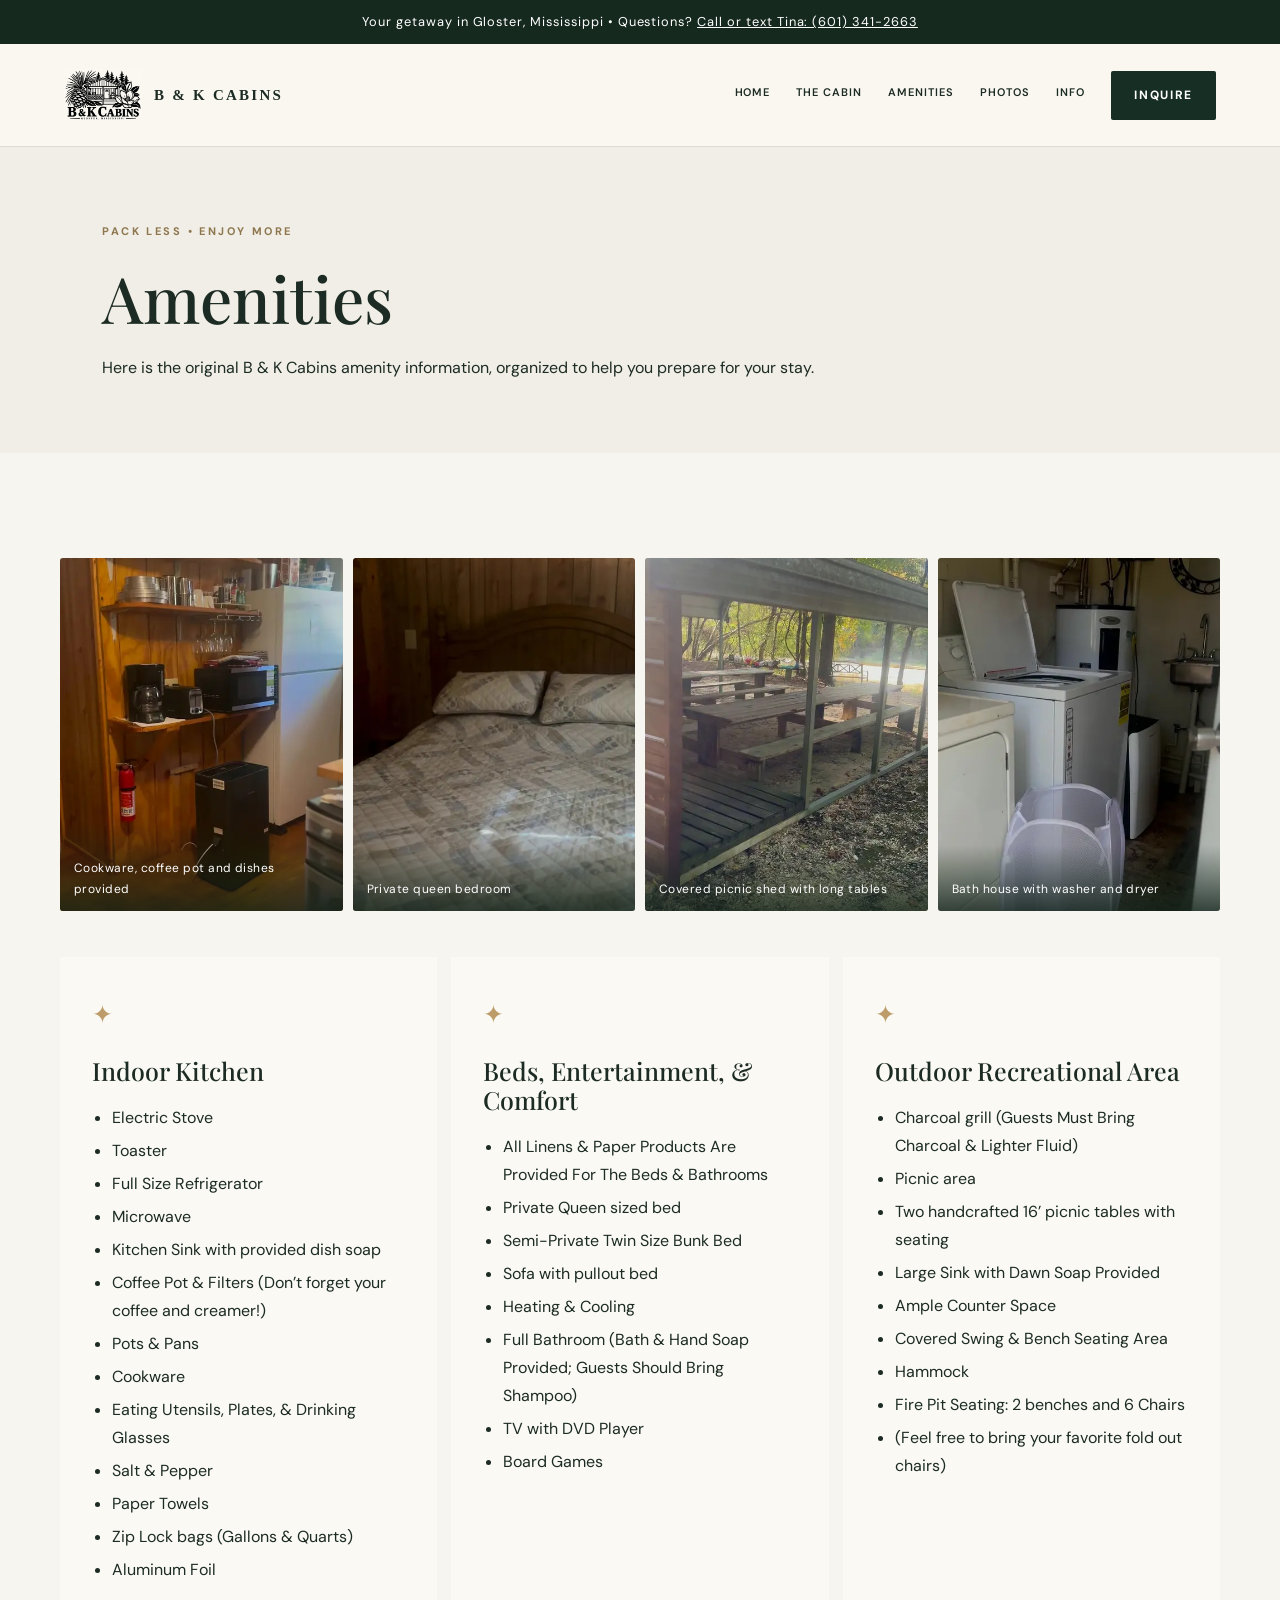
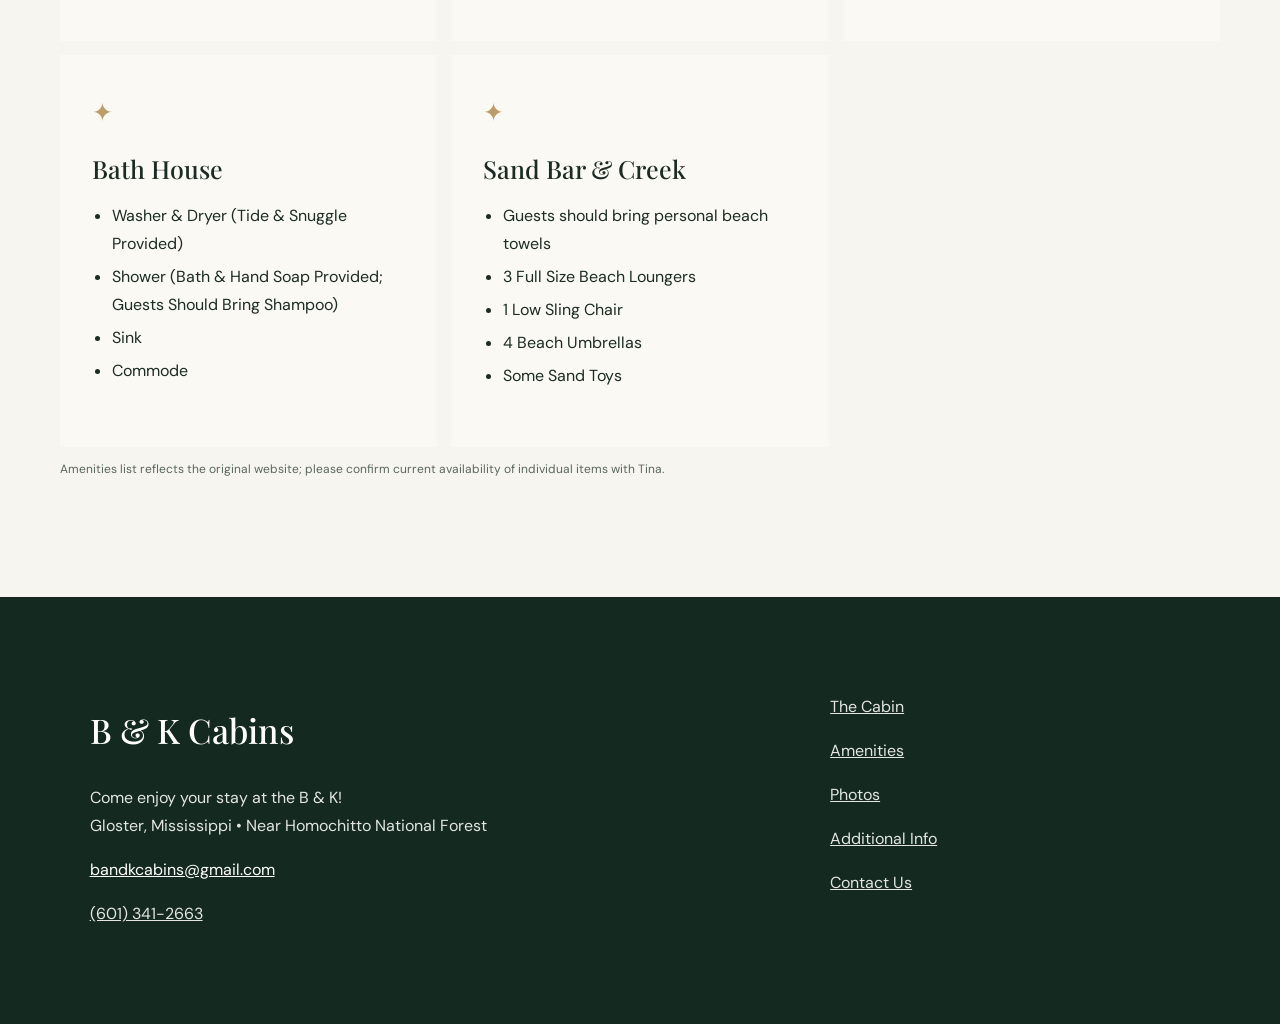
==== commit c53c47e1: "Add stay inquiry form that emails Tina, video tours and interior photos - Contact: new 'Plan your st" ====
--- a/amenities/index.html
+++ b/amenities/index.html
@@ -1 +1 @@
-<!doctype html><html lang="en"><head><meta charset="utf-8"><meta name="viewport" content="width=device-width,initial-scale=1"><title>Cabin Amenities | Kitchen, Bathhouse, Creek &amp; More | B &amp; K Cabins</title><meta name="description" content="See the full B &amp; K cabin amenity checklist: equipped kitchen, linens, shaded porch, bathhouse, laundry, fire pit, creek and sandbar in Gloster, Mississippi."><link rel="canonical" href="https://bandkcabins.com/amenities/"><meta property="og:type" content="website"><meta property="og:title" content="Cabin Amenities | Kitchen, Bathhouse, Creek &amp; More | B &amp; K Cabins"><meta property="og:description" content="See the full B &amp; K cabin amenity checklist: equipped kitchen, linens, shaded porch, bathhouse, laundry, fire pit, creek and sandbar in Gloster, Mississippi."><meta property="og:url" content="https://bandkcabins.com/amenities/"><meta property="og:image" content="https://bandkcabins.com/assets/oct2026/cabin-porch-flowers.jpg"><link rel="stylesheet" href="/assets/site.css"><link rel="icon" href="/assets/bk-logo.png"><script type="application/ld+json">{"@context": "https://schema.org", "@type": "LodgingBusiness", "name": "B & K Cabins", "url": "https://bandkcabins.com/", "description": "Private cabin rental near Homochitto National Forest in Gloster, Mississippi.", "address": {"@type": "PostalAddress", "addressLocality": "Gloster", "addressRegion": "MS", "addressCountry": "US"}, "telephone": "+1-601-341-2663", "email": "bandkcabins@gmail.com"}</script></head><body><div class="top">Your getaway in Gloster, Mississippi • Questions? <a href="tel:+16013412663">Call or text Tina: (601) 341-2663</a></div><nav class="nav"><a class="logo" href="/"><img src="/assets/bk-logo.png" alt="B and K Cabins woodland emblem"><span>B & K CABINS</span></a><div class="links"><a href="/">Home</a><a href="/the-cabin/">The Cabin</a><a href="/amenities/">Amenities</a><a href="/photos/">Photos</a><a href="/faq/">Info</a><a class="btn" href="/contact/">Inquire</a></div></nav><main><header class="main-head"><div class="kicker">Pack less • Enjoy more</div><h1>Amenities</h1><p>Here is the original B & K Cabins amenity information, organized to help you prepare for your stay.</p></header><section class="wrap"><div class="amenity-band strip reveal" data-new-photos="cabin-kitchen-supper,pavilion-shade,patio-chairs,bench-by-the-creek" data-captions></div><div class="cards"><div class="card"><h3>Indoor Kitchen</h3><ul><li>Electric Stove</li><li>Toaster</li><li>Full Size Refrigerator</li><li>Microwave</li><li>Kitchen Sink with provided dish soap</li><li>Coffee Pot &amp; Filters (Don’t forget your coffee and creamer!)</li><li>Pots &amp; Pans</li><li>Cookware</li><li>Eating Utensils, Plates, &amp; Drinking Glasses</li><li>Salt &amp; Pepper</li><li>Paper Towels</li><li>Zip Lock bags (Gallons &amp; Quarts)</li><li>Aluminum Foil</li></ul></div><div class="card"><h3>Beds, Entertainment, &amp; Comfort</h3><ul><li>All Linens &amp; Paper Products Are Provided For The Beds &amp; Bathrooms</li><li>Private Queen sized bed</li><li>Semi-Private Twin Size Bunk Bed</li><li>Sofa with pullout bed</li><li>Heating &amp; Cooling</li><li>Full Bathroom (Bath &amp; Hand Soap Provided; Guests Should Bring Shampoo)</li><li>TV with DVD Player</li><li>Board Games</li></ul></div><div class="card"><h3>Outdoor Recreational Area</h3><ul><li>Charcoal grill (Guests Must Bring Charcoal &amp; Lighter Fluid)</li><li>Picnic area</li><li>Two handcrafted 16’ picnic tables with seating</li><li>Large Sink with Dawn Soap Provided</li><li>Ample Counter Space</li><li>Covered Swing &amp; Bench Seating Area</li><li>Hammock</li><li>Fire Pit Seating: 2 benches and 6 Chairs</li><li>(Feel free to bring your favorite fold out chairs)</li></ul></div><div class="card"><h3>Bath House</h3><ul><li>Washer &amp; Dryer (Tide &amp; Snuggle Provided)</li><li>Shower (Bath &amp; Hand Soap Provided; Guests Should Bring Shampoo)</li><li>Sink</li><li>Commode</li></ul></div><div class="card"><h3>Sand Bar &amp; Creek</h3><ul><li>Guests should bring personal beach towels</li><li>3 Full Size Beach Loungers</li><li>1 Low Sling Chair</li><li>4 Beach Umbrellas</li><li>Some Sand Toys</li></ul></div></div><p class="note">Amenities list reflects the original website; please confirm current availability of individual items with Tina.</p></section></main><footer class="footer"><div><h3>B & K Cabins</h3><p>Come enjoy your stay at the B & K!<br>Gloster, Mississippi • Near Homochitto National Forest</p><a href="mailto:bandkcabins@gmail.com">bandkcabins@gmail.com</a><p><a href="tel:+16013412663">(601) 341-2663</a></p></div><div><p><a href="/the-cabin/">The Cabin</a></p><p><a href="/amenities/">Amenities</a></p><p><a href="/photos/">Photos</a></p><p><a href="/faq/">Additional Info</a></p><p><a href="/contact/">Contact Us</a></p></div></footer><script src="/assets/photos.js"></script><script src="/assets/oct2026.js"></script><script defer src="/assets/site.js"></script></body></html>+<!doctype html><html lang="en"><head><meta charset="utf-8"><meta name="viewport" content="width=device-width,initial-scale=1"><title>Cabin Amenities | Kitchen, Bathhouse, Creek &amp; More | B &amp; K Cabins</title><meta name="description" content="See the full B &amp; K cabin amenity checklist: equipped kitchen, linens, shaded porch, bathhouse, laundry, fire pit, creek and sandbar in Gloster, Mississippi."><link rel="canonical" href="https://bandkcabins.com/amenities/"><meta property="og:type" content="website"><meta property="og:title" content="Cabin Amenities | Kitchen, Bathhouse, Creek &amp; More | B &amp; K Cabins"><meta property="og:description" content="See the full B &amp; K cabin amenity checklist: equipped kitchen, linens, shaded porch, bathhouse, laundry, fire pit, creek and sandbar in Gloster, Mississippi."><meta property="og:url" content="https://bandkcabins.com/amenities/"><meta property="og:image" content="https://bandkcabins.com/assets/oct2026/cabin-porch-flowers.jpg"><link rel="stylesheet" href="/assets/site.css"><link rel="icon" href="/assets/bk-logo.png"><script type="application/ld+json">{"@context": "https://schema.org", "@type": "LodgingBusiness", "name": "B & K Cabins", "url": "https://bandkcabins.com/", "description": "Private cabin rental near Homochitto National Forest in Gloster, Mississippi.", "address": {"@type": "PostalAddress", "addressLocality": "Gloster", "addressRegion": "MS", "addressCountry": "US"}, "telephone": "+1-601-341-2663", "email": "bandkcabins@gmail.com"}</script></head><body><div class="top">Your getaway in Gloster, Mississippi • Questions? <a href="tel:+16013412663">Call or text Tina: (601) 341-2663</a></div><nav class="nav"><a class="logo" href="/"><img src="/assets/bk-logo.png" alt="B and K Cabins woodland emblem"><span>B & K CABINS</span></a><div class="links"><a href="/">Home</a><a href="/the-cabin/">The Cabin</a><a href="/amenities/">Amenities</a><a href="/photos/">Photos</a><a href="/faq/">Info</a><a class="btn" href="/contact/">Inquire</a></div></nav><main><header class="main-head"><div class="kicker">Pack less • Enjoy more</div><h1>Amenities</h1><p>Here is the original B & K Cabins amenity information, organized to help you prepare for your stay.</p></header><section class="wrap"><div class="amenity-band strip reveal" data-new-photos="in-kitchen-shelves,in-bedroom,in-picnic-shed,in-bathhouse" data-captions></div><div class="cards"><div class="card"><h3>Indoor Kitchen</h3><ul><li>Electric Stove</li><li>Toaster</li><li>Full Size Refrigerator</li><li>Microwave</li><li>Kitchen Sink with provided dish soap</li><li>Coffee Pot &amp; Filters (Don’t forget your coffee and creamer!)</li><li>Pots &amp; Pans</li><li>Cookware</li><li>Eating Utensils, Plates, &amp; Drinking Glasses</li><li>Salt &amp; Pepper</li><li>Paper Towels</li><li>Zip Lock bags (Gallons &amp; Quarts)</li><li>Aluminum Foil</li></ul></div><div class="card"><h3>Beds, Entertainment, &amp; Comfort</h3><ul><li>All Linens &amp; Paper Products Are Provided For The Beds &amp; Bathrooms</li><li>Private Queen sized bed</li><li>Semi-Private Twin Size Bunk Bed</li><li>Sofa with pullout bed</li><li>Heating &amp; Cooling</li><li>Full Bathroom (Bath &amp; Hand Soap Provided; Guests Should Bring Shampoo)</li><li>TV with DVD Player</li><li>Board Games</li></ul></div><div class="card"><h3>Outdoor Recreational Area</h3><ul><li>Charcoal grill (Guests Must Bring Charcoal &amp; Lighter Fluid)</li><li>Picnic area</li><li>Two handcrafted 16’ picnic tables with seating</li><li>Large Sink with Dawn Soap Provided</li><li>Ample Counter Space</li><li>Covered Swing &amp; Bench Seating Area</li><li>Hammock</li><li>Fire Pit Seating: 2 benches and 6 Chairs</li><li>(Feel free to bring your favorite fold out chairs)</li></ul></div><div class="card"><h3>Bath House</h3><ul><li>Washer &amp; Dryer (Tide &amp; Snuggle Provided)</li><li>Shower (Bath &amp; Hand Soap Provided; Guests Should Bring Shampoo)</li><li>Sink</li><li>Commode</li></ul></div><div class="card"><h3>Sand Bar &amp; Creek</h3><ul><li>Guests should bring personal beach towels</li><li>3 Full Size Beach Loungers</li><li>1 Low Sling Chair</li><li>4 Beach Umbrellas</li><li>Some Sand Toys</li></ul></div></div><p class="note">Amenities list reflects the original website; please confirm current availability of individual items with Tina.</p></section></main><footer class="footer"><div><h3>B & K Cabins</h3><p>Come enjoy your stay at the B & K!<br>Gloster, Mississippi • Near Homochitto National Forest</p><a href="mailto:bandkcabins@gmail.com">bandkcabins@gmail.com</a><p><a href="tel:+16013412663">(601) 341-2663</a></p></div><div><p><a href="/the-cabin/">The Cabin</a></p><p><a href="/amenities/">Amenities</a></p><p><a href="/photos/">Photos</a></p><p><a href="/faq/">Additional Info</a></p><p><a href="/contact/">Contact Us</a></p></div></footer><script src="/assets/photos.js"></script><script src="/assets/oct2026.js"></script><script defer src="/assets/site.js"></script></body></html>
--- a/assets/site.css
+++ b/assets/site.css
@@ -42,3 +42,57 @@
 .grounds-grid{grid-template-columns:1fr}.grounds video{max-height:560px}.grounds-list{grid-template-columns:1fr 1fr 1fr}.amenity-band{grid-template-columns:repeat(2,1fr)}}
 @media(max-width:600px){.grounds-list{grid-template-columns:1fr}.grounds-list .strip figure{aspect-ratio:16/10}.bento{grid-auto-rows:160px}.lightbox img{max-height:76vh}}
 .amenity-band figure,.amenity-band figure.tall{aspect-ratio:4/5}
+/* video tours */
+.tours{background:#ebe7dc}
+.tour-grid{display:grid;grid-template-columns:repeat(3,1fr);gap:18px}
+.tour{position:relative;margin:0;border-radius:4px;overflow:hidden;background:#13261d;aspect-ratio:9/16;box-shadow:0 18px 40px -24px #0f2118}
+.tour video{position:absolute;inset:0;width:100%;height:100%;object-fit:cover;display:block}
+.tour figcaption{position:absolute;left:0;right:0;bottom:0;padding:60px 20px 18px;color:#fff;background:linear-gradient(0deg,#0d1d15e6,transparent);pointer-events:none}
+.tour figcaption b{display:block;font-family:'Playfair Display',Georgia,serif;font-weight:500;font-size:24px;line-height:1.2}
+.tour figcaption span{font-size:13px;opacity:.88}
+.tour-play{all:unset;cursor:pointer;position:absolute;top:14px;right:14px;width:42px;height:42px;border-radius:50%;background:#f7f5efd9;color:var(--forest);display:grid;place-items:center;font-size:15px;z-index:2}
+.tour-play:focus-visible{outline:3px solid var(--gold)}.tour-play:before{content:'▶';margin-left:3px}.tour.playing .tour-play:before{content:'❚❚';margin-left:0;font-size:12px;letter-spacing:-1px}
+.tour-note{font-size:12px;color:#6a7067;margin-top:16px}
+.cabin-tour{display:grid;grid-template-columns:minmax(260px,380px) 1fr;gap:46px;align-items:start}
+@media(max-width:900px){.tour-grid{grid-template-columns:1fr 1fr}.tour-grid .tour:nth-child(3){grid-column:span 2;aspect-ratio:16/11}.cabin-tour{grid-template-columns:1fr}.cabin-tour .tour{max-width:420px;margin:auto;width:100%}}
+@media(max-width:600px){.tour-grid{display:flex;overflow-x:auto;scroll-snap-type:x mandatory;gap:12px;margin:0 -20px;padding:0 20px 8px}.tour-grid .tour{flex:0 0 78%;scroll-snap-align:center}.tour-grid .tour:nth-child(3){aspect-ratio:9/16}}
+/* inquiry form */
+.inquire-head{background:linear-gradient(90deg,#f0eee6 35%,#f0eee6cc),url('/assets/oct2026/cabin-front-steps.jpg') right center/cover}
+.inquire{display:grid;grid-template-columns:1.25fr .9fr;gap:52px;align-items:start;padding-top:70px}
+.inquiry,.inquiry-done{background:#fffdf8;border:1px solid #e3ddcd;border-radius:6px;padding:clamp(24px,4vw,46px);box-shadow:0 30px 60px -45px #1c2b23}
+.form-intro h2{font-size:clamp(2rem,3.4vw,2.9rem);margin:14px 0 8px}.form-intro p{color:#5f665f;margin:0 0 6px}
+.inquiry fieldset{border:0;border-top:1px solid #e7e1d2;margin:26px 0 0;padding:22px 0 0}
+.inquiry legend{font-family:'Playfair Display',Georgia,serif;font-size:21px;padding:0 12px 0 0;color:var(--forest)}
+.inquiry label{display:block;font-size:13px;font-weight:600;letter-spacing:.02em;color:#3a463e;margin-bottom:14px}
+.inquiry label small{font-weight:400;color:#7a8078}
+.inquiry input:not([type=checkbox]):not([type=radio]),.inquiry select,.inquiry textarea{display:block;width:100%;margin-top:6px;font:16px/1.4 'DM Sans',sans-serif;color:var(--ink);background:#fff;border:1px solid #d6cfbd;border-radius:4px;padding:12px 13px;transition:border-color .2s,box-shadow .2s}
+.inquiry input:focus,.inquiry select:focus,.inquiry textarea:focus{outline:0;border-color:var(--gold);box-shadow:0 0 0 3px #bd9c6a33}
+.inquiry textarea{resize:vertical;min-height:110px}
+.inquiry label.invalid input,.inquiry label.invalid select{border-color:#b5523b;box-shadow:0 0 0 3px #b5523b22}
+.row2{display:grid;grid-template-columns:1fr 1fr;gap:14px}.row3{display:grid;grid-template-columns:repeat(3,1fr);gap:14px}
+.check{display:flex!important;align-items:center;gap:10px;font-weight:500!important}.check input{width:18px;height:18px;accent-color:var(--forest)}
+.chips{display:flex;flex-wrap:wrap;gap:8px;margin-top:4px}.chips-label{width:100%;font-size:13px;font-weight:600;color:#3a463e}
+.chips label{margin:0}.chips input{position:absolute;opacity:0;pointer-events:none}
+.chips span{display:inline-block;padding:9px 15px;border:1px solid #d6cfbd;border-radius:40px;font-weight:500;font-size:14px;background:#fff;cursor:pointer;transition:all .2s}
+.chips input:checked+span{background:var(--forest);border-color:var(--forest);color:#fff}.chips input:focus-visible+span{outline:3px solid var(--gold);outline-offset:2px}
+.hp{position:absolute!important;left:-9999px!important;width:1px;height:1px;opacity:0}
+.btn.submit{width:100%;padding:19px;font-size:13px;margin-top:22px;border:0;cursor:pointer;font-family:inherit}.btn.submit:disabled{opacity:.6;cursor:wait;transform:none}
+.form-error{background:#fbeee9;border:1px solid #e8c3b8;color:#7b2f1d;padding:13px 15px;border-radius:4px;font-size:14px;margin:18px 0 0}.form-error a{color:inherit;font-weight:700}
+.fineprint{font-size:12px;color:#737a72;margin:14px 0 0;text-align:center}
+.inquiry-done{text-align:center}.inquiry-done h2{margin:10px 0}.inquiry-done p{max-width:46ch;margin:12px auto}
+.done-mark{display:inline-grid;place-items:center;width:64px;height:64px;border-radius:50%;background:var(--forest);color:#fff;font-size:28px}
+.inquire-thanks{text-align:center;max-width:720px}.inquire-thanks h1{font-size:clamp(3rem,6vw,5rem);margin:10px 0}
+.welcome{position:sticky;top:120px}
+.welcome-photos{display:grid;grid-template-columns:1.4fr 1fr;grid-template-rows:170px 170px;gap:8px}
+.welcome-photos figure{margin:0;overflow:hidden;border-radius:4px;background:#ddd}.welcome-photos figure:first-child{grid-row:span 2}
+.welcome-photos button{all:unset;cursor:zoom-in;display:block;width:100%;height:100%}.welcome-photos img{width:100%;height:100%;object-fit:cover;display:block}
+.welcome-card{background:var(--forest);color:#f4f1e8;padding:30px 30px 26px;border-radius:4px;margin-top:8px}
+.welcome-card .kicker{color:#e4bd7c}.welcome-card h3{color:#fff;font-size:26px;margin:12px 0 16px}
+.perks{list-style:none;padding:0;margin:0 0 20px}.perks li{padding:9px 0 9px 28px;border-bottom:1px solid #ffffff1c;position:relative;font-size:15px}.perks li:before{content:'✦';position:absolute;left:0;color:var(--gold)}
+.perks b{color:#fff;font-weight:600}
+.direct p{margin:4px 0}.direct a{color:#e9ce9d}
+@media(max-width:900px){.inquire{grid-template-columns:1fr}.welcome{position:static}.welcome-photos{grid-template-rows:130px 130px}.inquire-head{background:#f0eee6}}
+@media(max-width:540px){.row2,.row3{grid-template-columns:1fr}.row3{grid-template-columns:1fr 1fr}.row3 label:first-child{grid-column:span 2}.welcome-card{padding:24px 20px}}
+.chips .chips-label{display:block;border:0;padding:0;background:none;border-radius:0;font-size:13px;font-weight:600;cursor:default}
+.inquiry-done{scroll-margin-top:130px}.inquiry .form-error{scroll-margin-top:130px}
+@media(min-width:901px){.cabin-tour>.tour{position:sticky;top:120px}}
